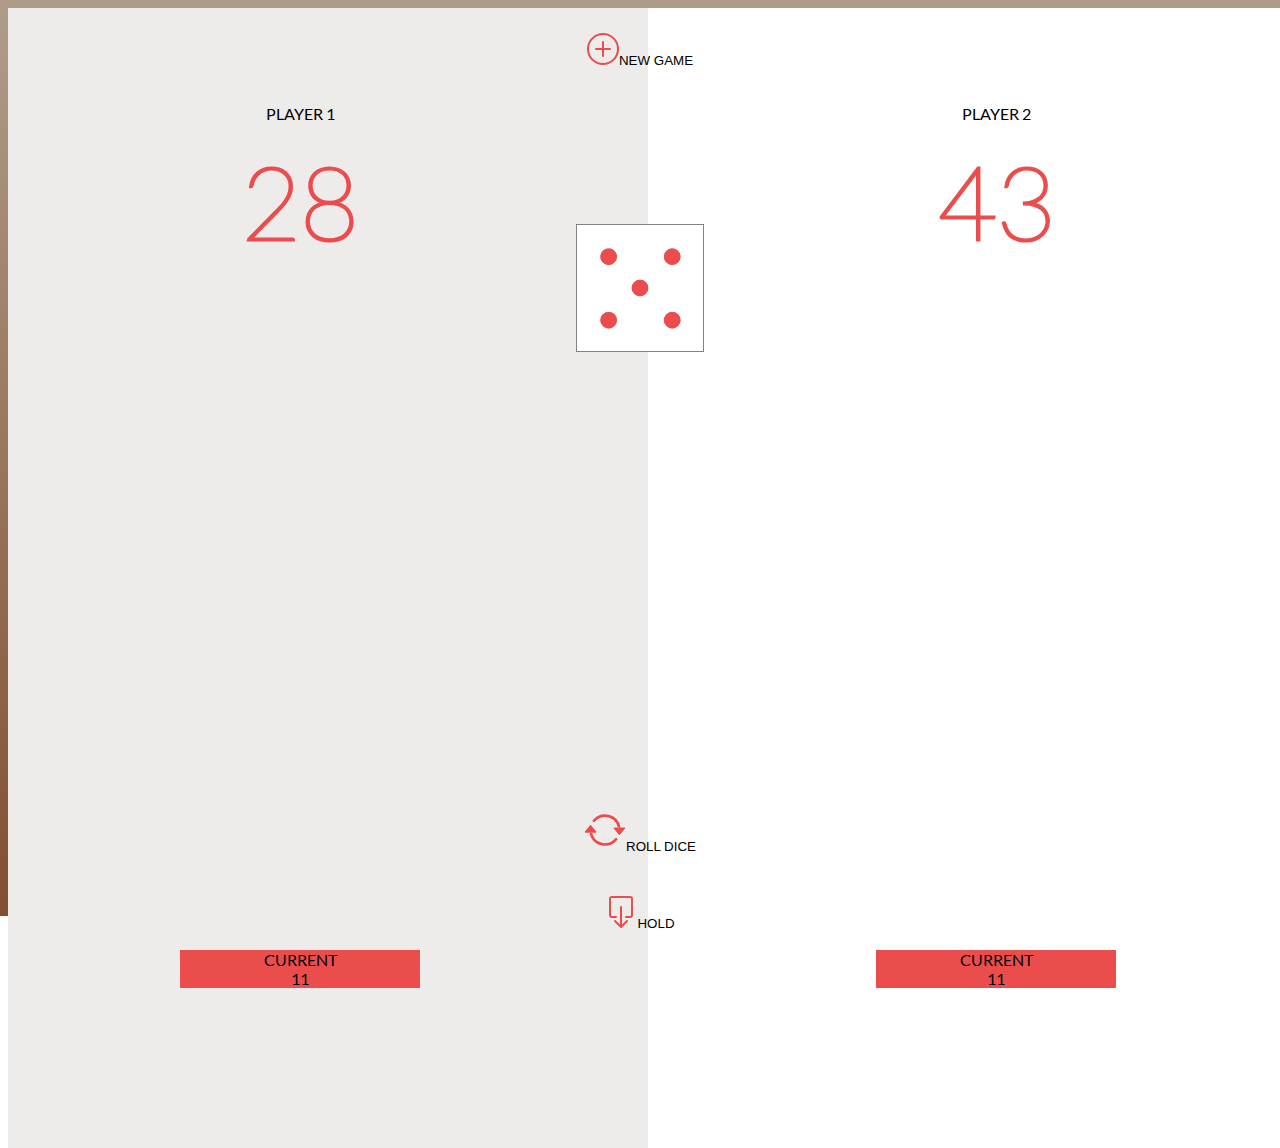
==== index.html @ cc1be37d "responsive interface faithful to the model" ====
<!DOCTYPE html>
<html lang="en">
<head>
    <meta charset="UTF-8">
    <meta name="viewport" content="width=device-width, initial-scale=1.0">
    <link href="https://cdn.jsdelivr.net/npm/bootstrap@5.2.0/dist/css/bootstrap.min.css" rel="stylesheet" integrity="sha384-gH2yIJqKdNHPEq0n4Mqa/HGKIhSkIHeL5AyhkYV8i59U5AR6csBvApHHNl/vI1Bx" crossorigin="anonymous">
    <link href="../src/index.css" rel="stylesheet"/>
    <title>Document</title>
</head>
<body class="container-fluid p-3">
    
    <div class="display-area"> 
        <div class="scores-area">     
            <div class="area-one">
                <div class="round-score-area p-2">
                    <span class="text-black fs-5">CURRENT</span>
                    <span class="round-score text-light display-4" id="round-score-one">11</span>
                </div>
                <p class="global-score" id="global-score-one">28</p>
                <p class="player-title display-4 m-0">PLAYER 1</p>
            </div>

            <div class="area-two">
                <div class="round-score-area p-2">
                    <span class="text-black fs-5">CURRENT</span>
                    <span class="round-score text-light display-4" id="round-score-two">11</span>
                </div>
                <p class="global-score" id="global-score-two">43</p>
                <p class="player-title display-4 m-0">PLAYER 2</p>
            </div>
        </div>

        <div class="mobile-nav">            
            <button><img src="../images/ico-box-arrow-down.svg" height="32px"></button>
            <button><img src="../images/ico-plus-circle.svg" height="32px"></button>
            <button><img src="../images/ico-arrow-repeat.svg" height="42px"></button>
        </div>

        <div class="absolute-area">
            <div class="button-group">
                <button><img src="../images/ico-plus-circle.svg" height="32px" class="me-3"><span class="text-black fs-4">NEW GAME</span></button>
                <button><img src="../images/ico-arrow-repeat.svg" height="42px"class="me-3"><span class="text-black fs-4">ROLL DICE</span></button>
                <button><img src="../images/ico-box-arrow-down.svg" height="32px"class="me-3"><span class="text-black fs-4">HOLD</span></button>
            </div>
            <img src="../images/img-dice-five.svg" class="dice">
        </div>
    </div>    
    <script src="https://cdn.jsdelivr.net/npm/bootstrap@5.2.0/dist/js/bootstrap.bundle.min.js" integrity="sha384-A3rJD856KowSb7dwlZdYEkO39Gagi7vIsF0jrRAoQmDKKtQBHUuLZ9AsSv4jD4Xa" crossorigin="anonymous"></script>
</body>
</html>
---- src/index.css ----
/*------------------------------------------- Thème ----------------------------------------------*/

:root{
    --main-color:#EB4D4C;
    --light-brown:#AF9D89;
    --dark-brown:#824F31;
    --light-gray:#EEEBEB; /* #F7F7F7 */
}

@font-face{
    font-family:"Lato";
    src:url("./Lato-Regular.ttf") format("truetype");
}

@font-face{
    font-family:"Lato-Light";
    src:url("./Lato-Light.ttf") format("truetype");
}

@font-face{
    font-family:"Lato-Thin";
    src:url("./Lato-Thin.ttf") format("truetype");
}

@font-face{
    font-family:"Lato-Bold";
    src:url("./Lato-Bold.ttf") format("truetype");
}

/*--------------------------- affichage type mobile en mode portrait -----------------------------*/

/* wrappers */
body{
    background-image: linear-gradient(0, var(--dark-brown), var(--light-brown));
    background-repeat: no-repeat;
    height:100vh;
    width:100vw;
    font-family:"Lato",sans-serif;
}

.display-area{
    display:flex;
    flex-direction:column;
    height:100%;
    width:100%;
    min-height:650px;
}

.scores-area{
    height:100%;
    width:100%;
    margin:0;
    padding:0;
    display:flex;
    flex-direction:column;
}

.area-one, .area-two{
    width:100%;
    height:100%;
    position:relative;
    display:flex;
    flex-direction:column;
    justify-content:flex-end;
    align-items: center;
    padding:1rem;
    gap:0;
}

.area-one{
    background-color:var(--light-gray);;
    order:2;
    padding-top:5.5rem;
}

.area-two{
    background-color:white;
    order:1;
    padding-bottom:5.5rem;
}

.round-score-area
{
    background-color:var(--main-color);
    display:flex;
    flex-direction:row;
    justify-content: space-between;
    align-items: center;
    width:15rem;
}

.absolute-area{
    width:100%;
    height:100%;
    min-height:680px;
    position:absolute;
    top:0;
    left:0;
}

/* contents */

.area-two .player-title{
    order:1;
}
.area-two .global-score{
    order:2;
}

.area-two .round-score-area{
    order:3;
}

.global-score{
    font-family:"Lato-Thin",sans-serif;
    font-weight:700;
    font-size:calc(4rem + 3vw);
    margin:0;
    line-height:normal;
    color:var(--main-color);
}
    
.area-one .global-score{
    margin-top:auto;
}
    
.area-two .global-score{
    margin-bottom:auto;
}

.player-title{
    width:100%;
    text-align:center;
}

button{
    border:none;
    background: none;
    color:black;
    font-weight:400;
}

.mobile-nav{
    width:100%;
    height:3rem;
    display:flex;
    flex-direction:row;
    justify-content:space-around;
    background-color:white;
    order:3;
    display:flex;
    border-top:0.5px solid gray;
}

.mobile-nav button{
width:100%;
}

.mobile-nav button:nth-child(2){
    background-color:var(--light-gray);
}

.dice{
    position:absolute;
    top:calc(50% - 5.4rem);
    left:calc(50% - 4rem);
    height:8rem;
    z-index:1;
}

/* groupe de boutons affiché uniquement en orientation paysage */
.button-group{
    display:none;
}

/*--------------------------- affichage type mobile en mode paysage ------------------------------*/

@media only screen and (orientation:landscape) and (min-width:576px){ 
    body{
        min-width:680px;
        min-height:320px;
    }

    .display-area{
        flex-direction:column;
        min-height:280px;
    }
    .absolute-area{
        min-width:680px;
    }

    .scores-area{
        flex-direction:row;
    }
    .area-one, .area-two{
        padding:0.5rem;
    }
    .round-score-area{
        flex-direction:row;        
    }
    .area-one{ 
        padding-right:4rem;
        order:1;
    }
    .area-two{ 
        padding-left:4rem;
        order:2;
    }

    .dice{
        top:calc(50% - 5.5rem);;
        left:calc(50% - 4rem);
    }

    .area-one .player-title{
        order:1;
    }
    .area-one .global-score{
        order:2;
    }    
    .area-one .round-score-area{
        order:3;
    }
    .area-one .global-score{
        margin-top:0;
        margin-bottom:auto;
    }

    .absolute-area{
        min-height:320px;
    }

}

/*----------------------------------- affichage type laptop --------------------------------------*/

@media only screen and (min-height:576px) and (min-width:576px) and (orientation:landscape){
    .button-group{
        width:100%;
        height:100%;
        display:flex;
        flex-direction:column;
        gap:2.5rem;
        justify-content:center;
        align-items:center;
        padding-top:2rem;
        padding-bottom:10rem;
    }

    .area-one, .area-two{
        padding-top:5rem;
        padding-bottom:10rem;
    }

    .round-score-area{
        flex-direction:column;
    }

    .button-group button:first-child{
        margin-bottom:auto;
    }

    .mobile-nav{
        display:none;
    }

    .dice{
        top:calc(32% - 4rem);;
        left:calc(50% - 4rem);
    }    

    
    /* pour forcer le choix d'un type affichage dans la zone où plusieurs types sont possibles */
    body, .absolute-area{
        min-width:768px;
    }
}
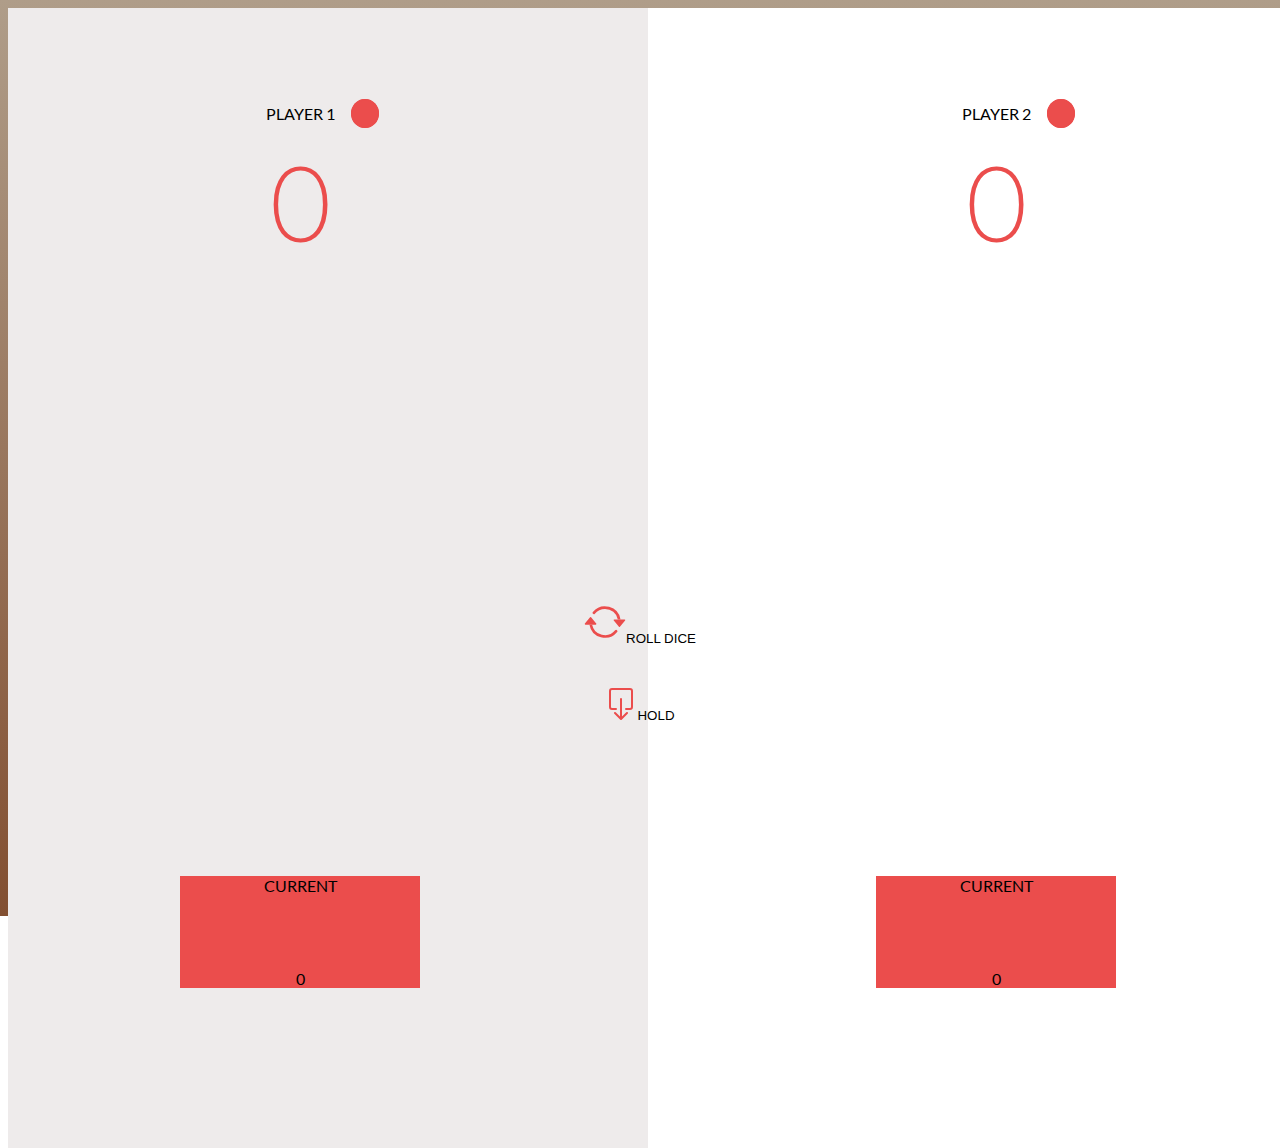
==== commit b92ee76d: "functional game that enforces rules" ====
--- a/index.html
+++ b/index.html
@@ -8,43 +8,40 @@
     <title>Document</title>
 </head>
 <body class="container-fluid p-3">
-    
+        
     <div class="display-area"> 
         <div class="scores-area">     
             <div class="area-one">
                 <div class="round-score-area p-2">
                     <span class="text-black fs-5">CURRENT</span>
-                    <span class="round-score text-light display-4" id="round-score-one">11</span>
+                    <span class="round-score text-light display-4" id="rs-one">0</span>
                 </div>
-                <p class="global-score" id="global-score-one">28</p>
-                <p class="player-title display-4 m-0">PLAYER 1</p>
+                <p class="global-score" id="gs-one">0</p>
+                <p class="player-title display-4 m-0">PLAYER 1<img id="player-one-turn" src="../images/ico-point.svg" height="32px"></p>
             </div>
 
             <div class="area-two">
                 <div class="round-score-area p-2">
                     <span class="text-black fs-5">CURRENT</span>
-                    <span class="round-score text-light display-4" id="round-score-two">11</span>
+                    <span class="round-score text-light display-4" id="rs-two">0</span>
                 </div>
-                <p class="global-score" id="global-score-two">43</p>
-                <p class="player-title display-4 m-0">PLAYER 2</p>
+                <p class="global-score" id="gs-two">0</p>
+                <p class="player-title display-4 m-0">PLAYER 2<img id="player-two-turn" src="../images/ico-point.svg" height="32px"></p>
             </div>
         </div>
 
-        <div class="mobile-nav">            
-            <button><img src="../images/ico-box-arrow-down.svg" height="32px"></button>
-            <button><img src="../images/ico-plus-circle.svg" height="32px"></button>
-            <button><img src="../images/ico-arrow-repeat.svg" height="42px"></button>
-        </div>
+        <div class="absolute-area">      
+            <div class="button-group">
+                <button id="new-game-btn"><img src="../images/ico-plus-circle.svg" height="32px"><span class="ms-3 text-black fs-4">NEW GAME</span></button>
+                <button id="roll-btn"><img src="../images/ico-arrow-repeat.svg" height="42px"><span class="ms-3 text-black fs-4">ROLL DICE</span></button>
+                <button id="hold-btn"><img src="../images/ico-box-arrow-down.svg" height="32px"><span class="ms-3 text-black fs-4">HOLD</span></button>
+            </div>      
+            <img src="" id="dice">
+        </div>        
+    </div>   
 
-        <div class="absolute-area">
-            <div class="button-group">
-                <button><img src="../images/ico-plus-circle.svg" height="32px" class="me-3"><span class="text-black fs-4">NEW GAME</span></button>
-                <button><img src="../images/ico-arrow-repeat.svg" height="42px"class="me-3"><span class="text-black fs-4">ROLL DICE</span></button>
-                <button><img src="../images/ico-box-arrow-down.svg" height="32px"class="me-3"><span class="text-black fs-4">HOLD</span></button>
-            </div>
-            <img src="../images/img-dice-five.svg" class="dice">
-        </div>
-    </div>    
+    <noscript>Javascript est indispensable au fonctionnement de cette application</noscript>
     <script src="https://cdn.jsdelivr.net/npm/bootstrap@5.2.0/dist/js/bootstrap.bundle.min.js" integrity="sha384-A3rJD856KowSb7dwlZdYEkO39Gagi7vIsF0jrRAoQmDKKtQBHUuLZ9AsSv4jD4Xa" crossorigin="anonymous"></script>
+    <script src="../src/index.js"></script>
 </body>
 </html>--- a/src/index.css
+++ b/src/index.css
@@ -44,6 +44,7 @@
     height:100%;
     width:100%;
     min-height:650px;
+    padding-bottom:3rem;
 }
 
 .scores-area{
@@ -129,8 +130,17 @@
 }
 
 .player-title{
+    position:relative;
     width:100%;
     text-align:center;
+    vertical-align: middle;
+}
+
+#player-one-turn, #player-two-turn{
+    position:absolute;
+    bottom:calc(50% - (8px + 0.5vw));
+    padding-left:1rem;
+    height:calc(16px + 1vw);    
 }
 
 button{
@@ -140,27 +150,8 @@
     font-weight:400;
 }
 
-.mobile-nav{
-    width:100%;
-    height:3rem;
-    display:flex;
-    flex-direction:row;
-    justify-content:space-around;
-    background-color:white;
-    order:3;
-    display:flex;
-    border-top:0.5px solid gray;
-}
-
-.mobile-nav button{
-width:100%;
-}
-
-.mobile-nav button:nth-child(2){
-    background-color:var(--light-gray);
-}
-
-.dice{
+
+#dice{
     position:absolute;
     top:calc(50% - 5.4rem);
     left:calc(50% - 4rem);
@@ -170,6 +161,24 @@
 
 /* groupe de boutons affiché uniquement en orientation paysage */
 .button-group{
+    position:absolute;
+    bottom:1rem;
+    width:calc(100% - 2rem);
+    height:3rem;
+    display:flex;
+    margin-left:1rem;
+    border-top:0.5px solid gray;
+}
+
+.button-group button{
+    width:100%;
+    background:white;
+}
+
+.button-group button:nth-child(2){
+    background:var(--light-gray);
+}
+.button-group span{
     display:none;
 }
 
@@ -178,15 +187,16 @@
 @media only screen and (orientation:landscape) and (min-width:576px){ 
     body{
         min-width:680px;
-        min-height:320px;
+        min-height:calc(320px + 3vw);
     }
 
     .display-area{
         flex-direction:column;
-        min-height:280px;
+        min-height:calc(280px + 3vw);
     }
     .absolute-area{
         min-width:680px;
+        min-height:calc(320px + 3vw);
     }
 
     .scores-area{
@@ -207,7 +217,7 @@
         order:2;
     }
 
-    .dice{
+    #dice{
         top:calc(50% - 5.5rem);;
         left:calc(50% - 4rem);
     }
@@ -226,21 +236,22 @@
         margin-bottom:auto;
     }
 
-    .absolute-area{
-        min-height:320px;
-    }
-
 }
 
 /*----------------------------------- affichage type laptop --------------------------------------*/
 
 @media only screen and (min-height:576px) and (min-width:576px) and (orientation:landscape){
+    .display-area{
+        padding-bottom:0;
+    }
+
     .button-group{
         width:100%;
         height:100%;
         display:flex;
         flex-direction:column;
         gap:2.5rem;
+        margin-left:0;
         justify-content:center;
         align-items:center;
         padding-top:2rem;
@@ -254,21 +265,29 @@
 
     .round-score-area{
         flex-direction:column;
+        height:7rem;
+    }
+
+    .button-group button{
+        background:none;
+    }   
+
+    .button-group button:nth-child(2){
+        background:none;
+    }
+
+    .button-group span{
+        display:inline;
     }
 
     .button-group button:first-child{
         margin-bottom:auto;
     }
 
-    .mobile-nav{
-        display:none;
-    }
-
-    .dice{
+    #dice{
         top:calc(32% - 4rem);;
         left:calc(50% - 4rem);
     }    
-
     
     /* pour forcer le choix d'un type affichage dans la zone où plusieurs types sont possibles */
     body, .absolute-area{
@@ -276,3 +295,6 @@
     }
 }
 
+h1{
+    color:var(--main-color);
+}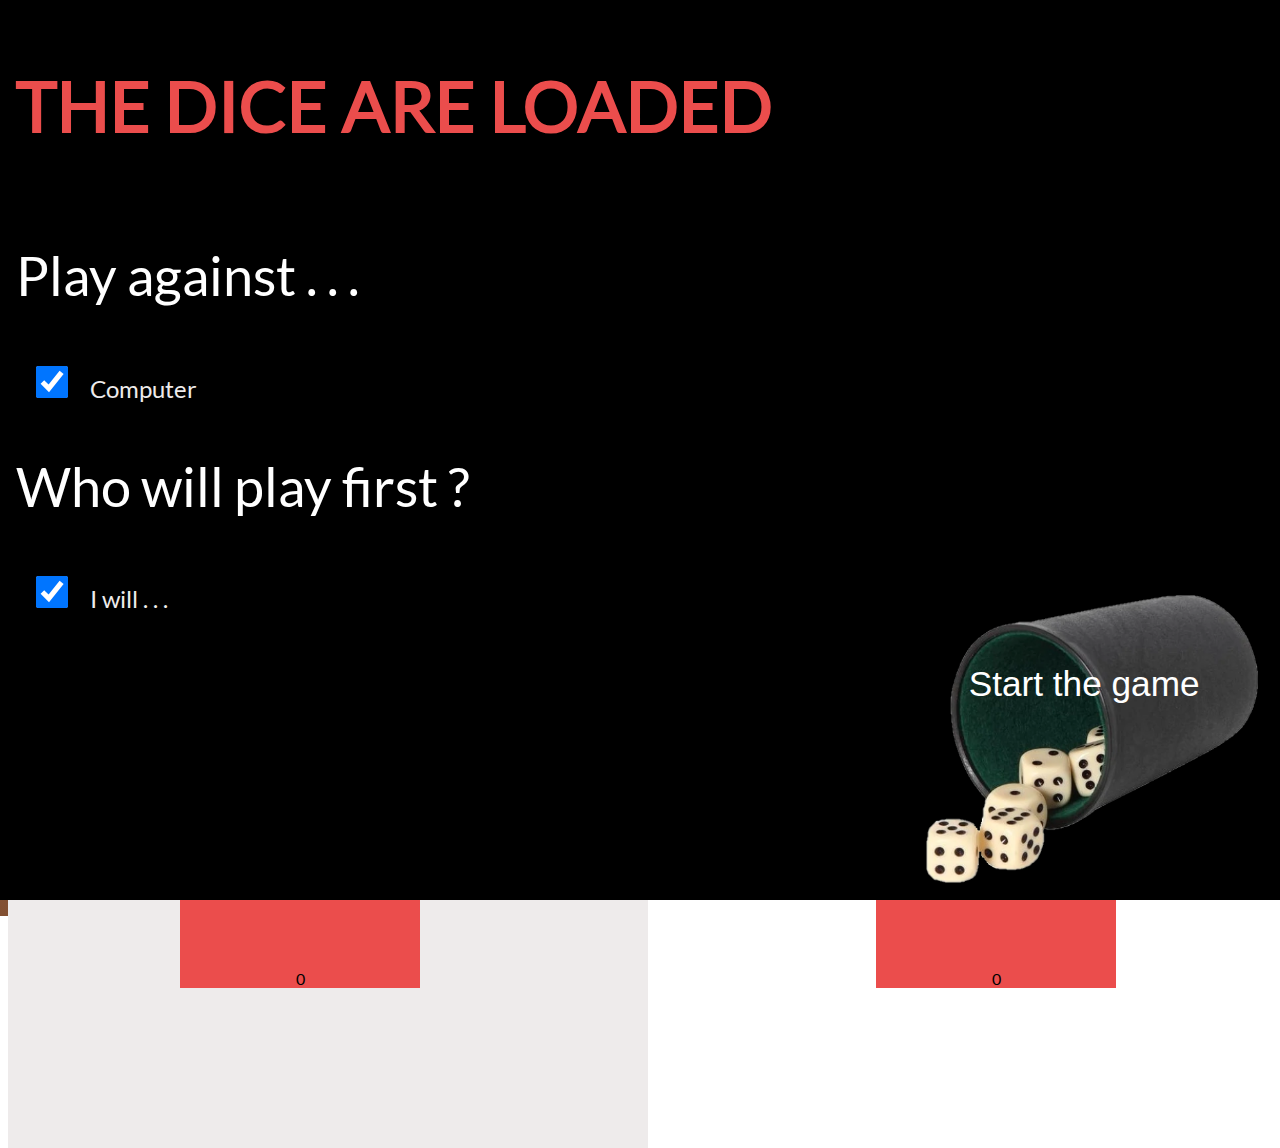
==== commit 53989da6: "home screen with selection of options" ====
--- a/index.html
+++ b/index.html
@@ -7,8 +7,33 @@
     <link href="../src/index.css" rel="stylesheet"/>
     <title>Document</title>
 </head>
+
 <body class="container-fluid p-3">
-        
+
+    <div id="homeScreen" class="w-100 h-100">
+        <h1>THE DICE <span class="text-nowrap">ARE LOADED</span></h1>
+        <form style="display:flex; flex-direction:column;">
+            <div>
+                <p class="player-choices-questions" >Play against . . . </p>
+                <div class="form-check form-switch">
+                    <input class="form-check-input" type="checkbox" role="switch" id="opponent-checkbox" checked >
+                    <label class="form-check-label ms-3" for="opponent-checkbox" id="opponent-text">Computer</label>
+                </div>
+            </div>
+            <div>
+                <p class="player-choices-questions">Who will play first ?</p>
+                <div class="form-check form-switch">
+                    <input class="form-check-input" type="checkbox" role="switch" id="first-to-play-checkbox" checked >
+                    <label class="form-check-label ms-3" for="first-to-play-checkbox" id="first-to-play-text">I will . . .</label>
+                </div>  
+            </div>                                    
+        </form>
+        <button id="start-btn">
+            <p id="start-btn-title">Start the game</p>
+            <img src="../images/img-cup-dice.png" id="start-btn-image">
+        </button>
+    </div>    
+
     <div class="display-area"> 
         <div class="scores-area">     
             <div class="area-one">
--- a/src/index.css
+++ b/src/index.css
@@ -25,6 +25,66 @@
 @font-face{
     font-family:"Lato-Bold";
     src:url("./Lato-Bold.ttf") format("truetype");
+}
+
+/*---------------------------------------- Home screen -------------------------------------------*/
+#homeScreen{
+    position:absolute; 
+    top:0;
+    left:0; 
+    z-index:2; 
+    overflow:hidden;
+    padding:1rem;
+    background:black; 
+    height:calc(100vh - 2rem); 
+    width:calc(100vw - 2rem);
+    min-height:680px;
+    min-width:320px;
+    display:flex; 
+    flex-direction:column;
+}
+
+h1{
+  font-size:calc(2rem + 3vw);
+  color:var(--main-color);
+}
+
+.player-choices-questions{
+    font-size:calc(1rem + 3vw);
+    color:white; 
+    margin-top:3rem;
+}
+
+.form-check-input{
+    height:2rem !important; 
+    width:4rem !important;
+}
+.form-check-label{
+    line-height:2rem;
+    font-size:1.5rem;
+    color:var(--light-gray); 
+}
+
+#start-btn{
+    position:absolute; 
+    bottom:1rem; 
+    right:1rem; 
+    margin-top:auto; 
+    align-self:flex-end;
+    color:white;
+    display:flex; 
+    flex-direction:column;
+}
+
+#start-btn-title{
+    position:relative;
+    top:calc(5rem + 5vw);
+    font-size:calc(1rem + 1.5vw);
+    margin-right:1rem;
+}
+
+#start-btn-image{
+    height:calc(10rem + 10vw);
 }
 
 /*--------------------------- affichage type mobile en mode portrait -----------------------------*/
@@ -35,6 +95,7 @@
     background-repeat: no-repeat;
     height:100vh;
     width:100vw;
+    min-width:320px;
     font-family:"Lato",sans-serif;
 }
 
@@ -94,6 +155,7 @@
     width:100%;
     height:100%;
     min-height:680px;
+    min-width:320px;
     position:absolute;
     top:0;
     left:0;
@@ -294,7 +356,3 @@
         min-width:768px;
     }
 }
-
-h1{
-    color:var(--main-color);
-}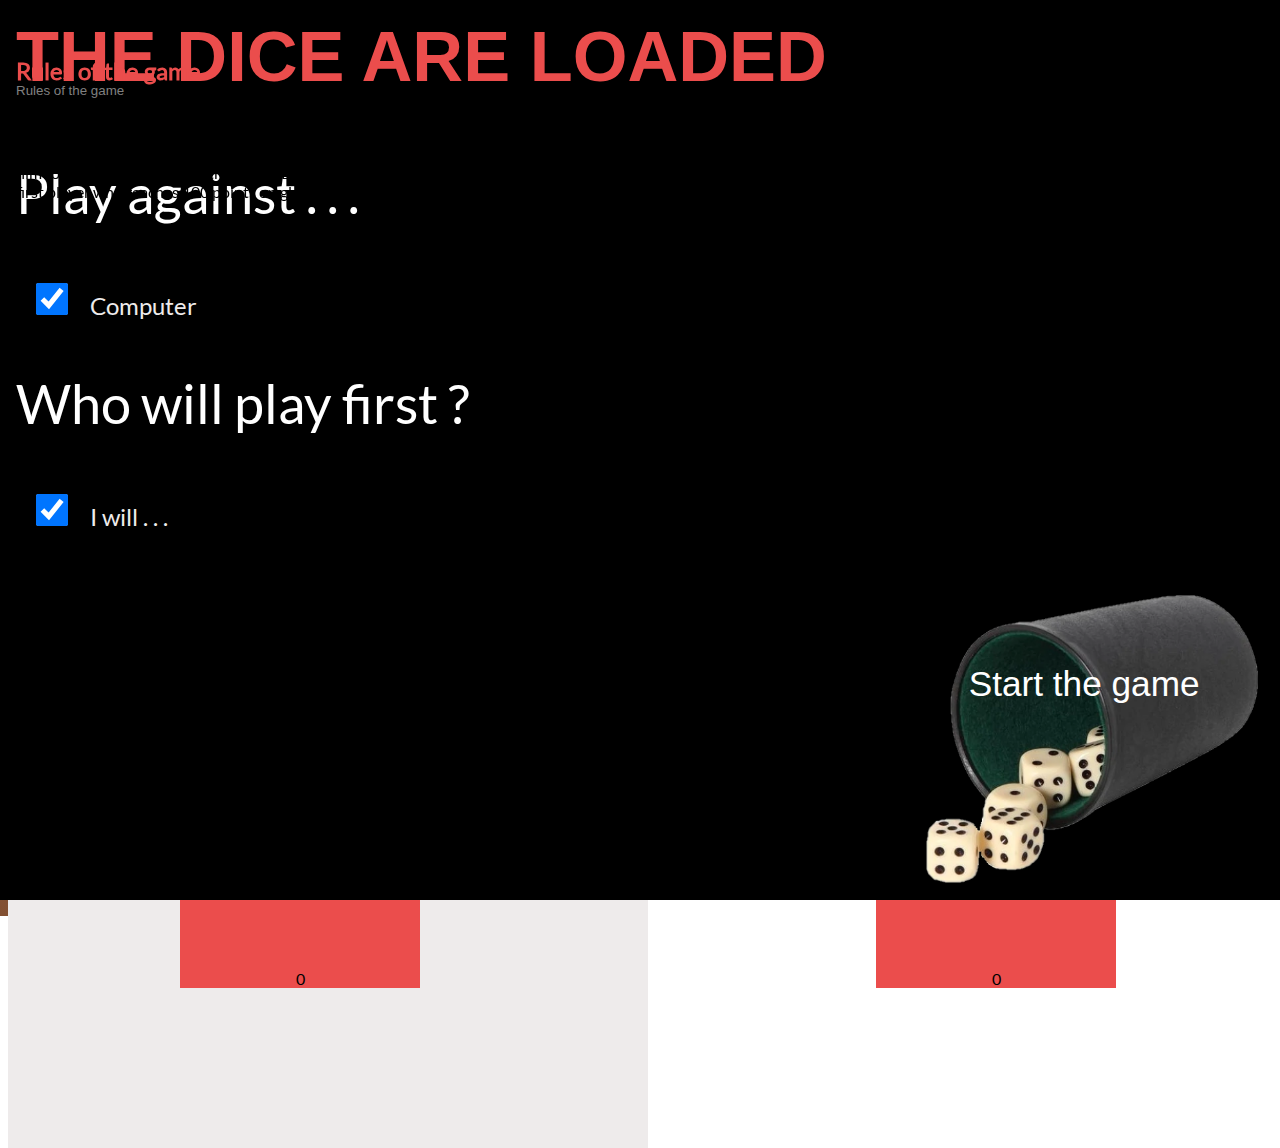
==== commit 8a57dc42: "additions: game rules and endgame screen" ====
--- a/index.html
+++ b/index.html
@@ -11,7 +11,36 @@
 <body class="container-fluid p-3">
 
     <div id="homeScreen" class="w-100 h-100">
-        <h1>THE DICE <span class="text-nowrap">ARE LOADED</span></h1>
+        <button class="rules-btn" data-bs-toggle="modal" data-bs-target="#rules" style="text-align:start; padding:0; margin:0;">
+            <h1 style="margin:0; padding:0;">THE DICE <span class="text-nowrap">ARE LOADED</span></h1>
+            <p style="color:gray;position:relative;top:calc(-0.5rem - 0.5vw);width:10rem; margin:0; padding:0;">Rules of the game</p>
+        </button>
+
+        <div class="modal" id="rules" tabindex="-1" style="position:fixed; z-index:20;">
+            <div class="modal-dialog modal-dialog-centered modal-dialog-scrollable">
+              <div class="modal-content bg-dark text-light">
+                <div class="modal-header">
+                  <h5 class="modal-title">Rules of the game</h5>
+                </div>
+                <div class="modal-body">
+                  <p>
+                    The game includes 2 players on a single screen. 
+                    Each player has a temporary score (ROUND) and an overall score (GLOBAL). 
+                    At each turn, the player has his ROUND initialized to 0 and can roll a die 
+                    as many times as he wants. The The result of a throw is added to the ROUND. 
+                    During his turn, the player can decide at any time to: - Click on the "Hold" 
+                    option, which allows him to send the points from the ROUND to the GLOBAL. 
+                    It will then be the other player's turn. - Roll the dice. 
+                    If he gets a 1, his ROUND score is lost and that's the end of his turn. 
+                    The first player who reaches 100 points on global wins the game.</p>
+                </div>
+                <div class="modal-footer">
+                  <button type="button" class="btn btn-secondary" data-bs-dismiss="modal">Close</button>
+                </div>
+              </div>
+            </div>
+          </div>
+          
         <form style="display:flex; flex-direction:column;">
             <div>
                 <p class="player-choices-questions" >Play against . . . </p>
@@ -28,10 +57,12 @@
                 </div>  
             </div>                                    
         </form>
+
         <button id="start-btn">
             <p id="start-btn-title">Start the game</p>
             <img src="../images/img-cup-dice.png" id="start-btn-image">
-        </button>
+        </button>  
+
     </div>    
 
     <div class="display-area"> 
@@ -62,8 +93,11 @@
                 <button id="hold-btn"><img src="../images/ico-box-arrow-down.svg" height="32px"><span class="ms-3 text-black fs-4">HOLD</span></button>
             </div>      
             <img src="" id="dice">
-        </div>        
+        </div>      
     </div>   
+
+    <div id="win-window"></div>
+    <div id="win-text">OPPONENT WINS</div>
 
     <noscript>Javascript est indispensable au fonctionnement de cette application</noscript>
     <script src="https://cdn.jsdelivr.net/npm/bootstrap@5.2.0/dist/js/bootstrap.bundle.min.js" integrity="sha384-A3rJD856KowSb7dwlZdYEkO39Gagi7vIsF0jrRAoQmDKKtQBHUuLZ9AsSv4jD4Xa" crossorigin="anonymous"></script>
--- a/src/index.css
+++ b/src/index.css
@@ -1,10 +1,12 @@
-/*------------------------------------------- Thème ----------------------------------------------*/
+/*------------------------------------------- Theme ----------------------------------------------*/
 
 :root{
     --main-color:#EB4D4C;
     --light-brown:#AF9D89;
     --dark-brown:#824F31;
     --light-gray:#EEEBEB; /* #F7F7F7 */
+    /* masque le clignotement du curseur de saisie */
+    caret-color: transparent;
 }
 
 @font-face{
@@ -25,6 +27,11 @@
 @font-face{
     font-family:"Lato-Bold";
     src:url("./Lato-Bold.ttf") format("truetype");
+}
+
+@font-face{
+    font-family:"MouseM";
+    src:url("./MouseMemoirs-Regular.ttf") format("truetype");
 }
 
 /*---------------------------------------- Home screen -------------------------------------------*/
@@ -32,7 +39,7 @@
     position:absolute; 
     top:0;
     left:0; 
-    z-index:2; 
+    z-index:1; 
     overflow:hidden;
     padding:1rem;
     background:black; 
@@ -42,6 +49,7 @@
     min-width:320px;
     display:flex; 
     flex-direction:column;
+    align-items: flex-start;
 }
 
 h1{
@@ -87,7 +95,16 @@
     height:calc(10rem + 10vw);
 }
 
-/*--------------------------- affichage type mobile en mode portrait -----------------------------*/
+.modal-backdrop{
+    display:none !important;
+}
+
+.modal-title{
+    color:var(--main-color);
+    font-size:1.5rem;
+}
+
+/*-------------------------------- portrait mobile type display ----------------------------------*/
 
 /* wrappers */
 body{
@@ -221,7 +238,6 @@
     z-index:1;
 }
 
-/* groupe de boutons affiché uniquement en orientation paysage */
 .button-group{
     position:absolute;
     bottom:1rem;
@@ -237,14 +253,27 @@
     background:white;
 }
 
-.button-group button:nth-child(2){
+.button-group button:first-child{
     background:var(--light-gray);
 }
+
 .button-group span{
     display:none;
 }
 
-/*--------------------------- affichage type mobile en mode paysage ------------------------------*/
+#new-game-btn{
+    order:2;
+}
+
+#hold-btn{
+    order:1;
+}
+
+#roll-btn{
+    order:3;
+}
+
+/*------------------------------- landscape mobile type display ----------------------------------*/
 
 @media only screen and (orientation:landscape) and (min-width:576px){ 
     body{
@@ -300,7 +329,7 @@
 
 }
 
-/*----------------------------------- affichage type laptop --------------------------------------*/
+/*------------------------------------ laptop type display ---------------------------------------*/
 
 @media only screen and (min-height:576px) and (min-width:576px) and (orientation:landscape){
     .display-area{
@@ -334,25 +363,70 @@
         background:none;
     }   
 
-    .button-group button:nth-child(2){
+    .button-group button:first-child{
         background:none;
+        margin-bottom:auto;
     }
 
     .button-group span{
         display:inline;
-    }
-
-    .button-group button:first-child{
-        margin-bottom:auto;
     }
 
     #dice{
         top:calc(32% - 4rem);;
         left:calc(50% - 4rem);
-    }    
+    } 
     
-    /* pour forcer le choix d'un type affichage dans la zone où plusieurs types sont possibles */
+    #new-game-btn{
+        order:1;
+    }
+    
+    #hold-btn{
+        order:3;
+    }
+    
+    #roll-btn{
+        order:2;
+    }
+   
+    /* to force laptop display when mobile display is also available */
     body, .absolute-area{
         min-width:768px;
     }
 }
+
+/*------------------------------------- end game message -----------------------------------------*/
+
+#win-window{
+    position:absolute;
+    top:0;
+    left:0;
+    width:100%;
+    height:100%;
+    background-color:black;
+    opacity:0.5;
+    z-index:2;
+}
+
+#win-text {
+    position:absolute;
+    top:0;
+    left:0;
+    width:100%;
+    height:100%;
+    display:flex;
+    justify-content: center;
+    align-items: center;
+    text-align:center;
+    z-index:2;
+    font-family:'MouseM', sans-serif;
+    font-size:5rem;
+    color:orange;
+}
+
+#win-window, #win-text{
+    display:none;
+}
+
+
+
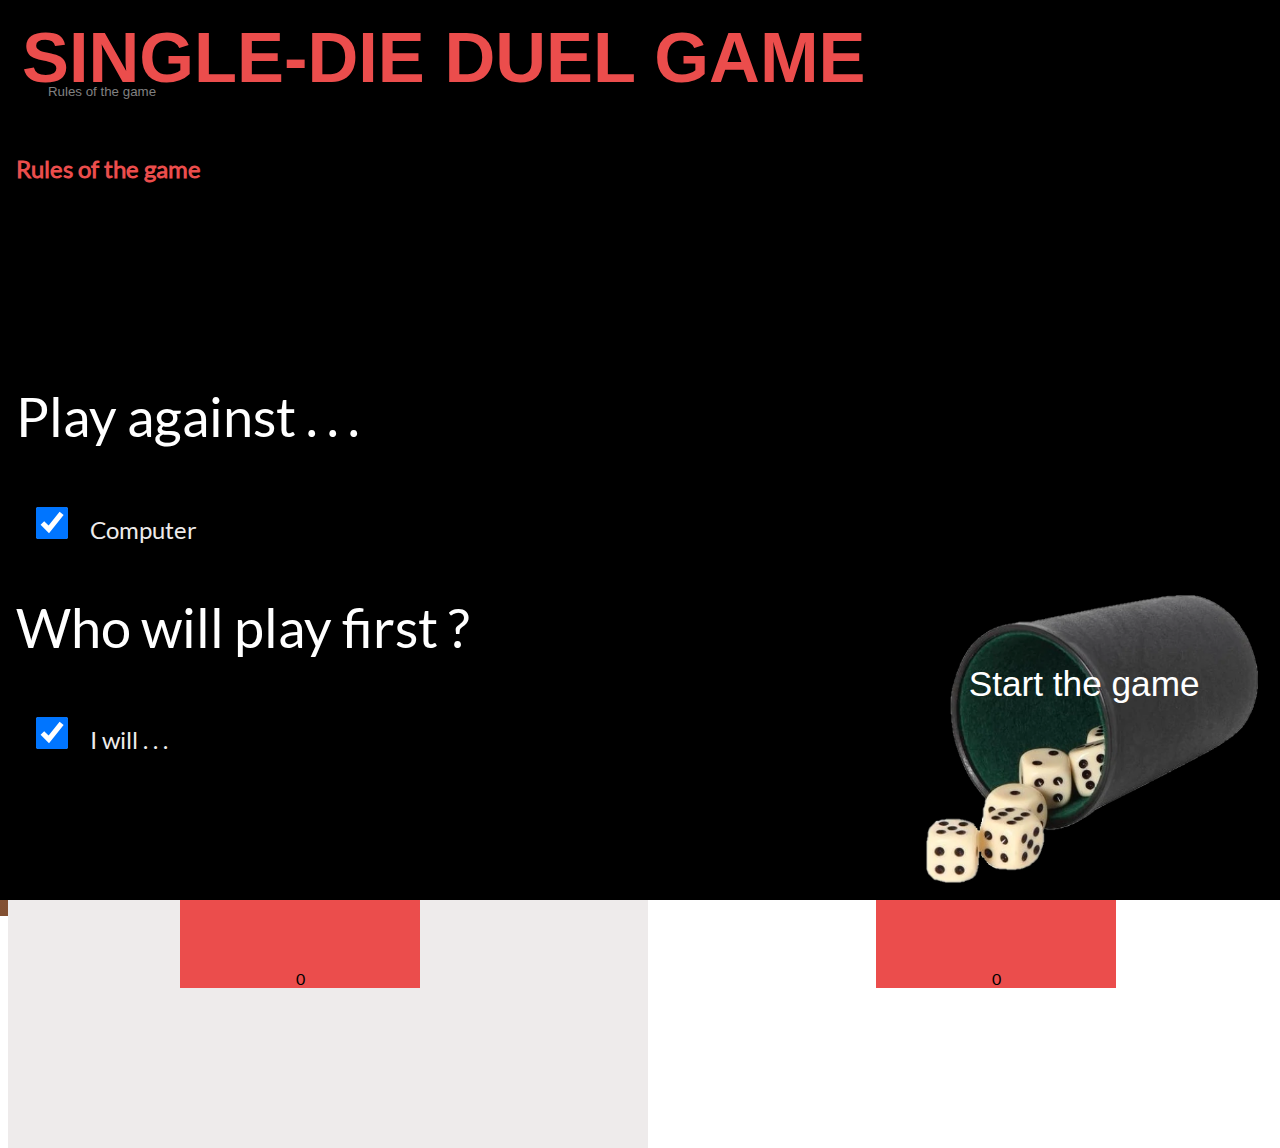
==== commit 1b0f0cb0: "improvement : check ECMAscript rules + removing superfluous code" ====
--- a/index.html
+++ b/index.html
@@ -3,20 +3,28 @@
 <head>
     <meta charset="UTF-8">
     <meta name="viewport" content="width=device-width, initial-scale=1.0">
+    <meta name="description" content="Single-die duel game whose goal is to be the first to reach a cumulative of 100 points">
+    <meta name="author" content="Olivier Rabeau">
+    <meta name="robots" content="all">
+    <link rel="icon" type="image/svg+xml" href="./images/ico-favicon.svg">
     <link href="https://cdn.jsdelivr.net/npm/bootstrap@5.2.0/dist/css/bootstrap.min.css" rel="stylesheet" integrity="sha384-gH2yIJqKdNHPEq0n4Mqa/HGKIhSkIHeL5AyhkYV8i59U5AR6csBvApHHNl/vI1Bx" crossorigin="anonymous">
-    <link href="../src/index.css" rel="stylesheet"/>
-    <title>Document</title>
+    <link href="./src/index.css" rel="stylesheet"/>
+    <title>Single-die duel game</title>
 </head>
 
 <body class="container-fluid p-3">
+    <audio>
+        <source src="./audio/aud-dice-rolling.mp3" type="audio/mp3">
+    </audio> 
 
     <div id="homeScreen" class="w-100 h-100">
-        <button class="rules-btn" data-bs-toggle="modal" data-bs-target="#rules" style="text-align:start; padding:0; margin:0;">
-            <h1 style="margin:0; padding:0;">THE DICE <span class="text-nowrap">ARE LOADED</span></h1>
-            <p style="color:gray;position:relative;top:calc(-0.5rem - 0.5vw);width:10rem; margin:0; padding:0;">Rules of the game</p>
+
+        <button class="rules-btn text-start p-0 m-0" data-bs-toggle="modal" data-bs-target="#rules">
+            <h1>SINGLE-DIE <span class="text-nowrap"> DUEL GAME </span></h1>
+            <p>Rules of the game</p>
         </button>
 
-        <div class="modal" id="rules" tabindex="-1" style="position:fixed; z-index:20;">
+        <div class="modal" id="rules" tabindex="-1">
             <div class="modal-dialog modal-dialog-centered modal-dialog-scrollable">
               <div class="modal-content bg-dark text-light">
                 <div class="modal-header">
@@ -30,9 +38,9 @@
                     as many times as he wants. The The result of a throw is added to the ROUND. 
                     During his turn, the player can decide at any time to: - Click on the "Hold" 
                     option, which allows him to send the points from the ROUND to the GLOBAL. 
-                    It will then be the other player's turn. - Roll the dice. 
-                    If he gets a 1, his ROUND score is lost and that's the end of his turn. 
-                    The first player who reaches 100 points on global wins the game.</p>
+                    It will then be the other player's turn. 
+                    Roll the die : if a player gets a 1, his ROUND score is lost and that's the end of his turn. 
+                    The first player who reaches 100 points on GLOBAL wins the game.</p>
                 </div>
                 <div class="modal-footer">
                   <button type="button" class="btn btn-secondary" data-bs-dismiss="modal">Close</button>
@@ -41,7 +49,7 @@
             </div>
           </div>
           
-        <form style="display:flex; flex-direction:column;">
+        <form>
             <div>
                 <p class="player-choices-questions" >Play against . . . </p>
                 <div class="form-check form-switch">
@@ -60,7 +68,7 @@
 
         <button id="start-btn">
             <p id="start-btn-title">Start the game</p>
-            <img src="../images/img-cup-dice.png" id="start-btn-image">
+            <img src="./images/img-cup-dice.png" id="start-btn-image">
         </button>  
 
     </div>    
@@ -73,7 +81,7 @@
                     <span class="round-score text-light display-4" id="rs-one">0</span>
                 </div>
                 <p class="global-score" id="gs-one">0</p>
-                <p class="player-title display-4 m-0">PLAYER 1<img id="player-one-turn" src="../images/ico-point.svg" height="32px"></p>
+                <p class="player-title display-4 m-0">PLAYER 1<img id="player-one-turn" src="./images/ico-point.svg" height="32px"></p>
             </div>
 
             <div class="area-two">
@@ -82,25 +90,30 @@
                     <span class="round-score text-light display-4" id="rs-two">0</span>
                 </div>
                 <p class="global-score" id="gs-two">0</p>
-                <p class="player-title display-4 m-0">PLAYER 2<img id="player-two-turn" src="../images/ico-point.svg" height="32px"></p>
+                <p class="player-title display-4 m-0">PLAYER 2<img id="player-two-turn" src="./images/ico-point.svg" height="32px"></p>
             </div>
         </div>
 
         <div class="absolute-area">      
             <div class="button-group">
-                <button id="new-game-btn"><img src="../images/ico-plus-circle.svg" height="32px"><span class="ms-3 text-black fs-4">NEW GAME</span></button>
-                <button id="roll-btn"><img src="../images/ico-arrow-repeat.svg" height="42px"><span class="ms-3 text-black fs-4">ROLL DICE</span></button>
-                <button id="hold-btn"><img src="../images/ico-box-arrow-down.svg" height="32px"><span class="ms-3 text-black fs-4">HOLD</span></button>
+                <button id="new-game-btn"><img src="./images/ico-plus-circle.svg" height="32px"><span class="ms-3 text-black fs-4">NEW GAME</span></button>
+                <button id="roll-btn"><img src="./images/ico-arrow-repeat.svg" height="42px"><span class="ms-3 text-black fs-4">ROLL DICE</span></button>
+                <button id="hold-btn"><img src="./images/ico-box-arrow-down.svg" height="32px"><span class="ms-3 text-black fs-4">HOLD</span></button>
             </div>      
-            <img src="" id="dice">
+            <img src="./images/img-dice-one.svg" class="dice">
+            <img src="./images/img-dice-two.svg" class="dice">
+            <img src="./images/img-dice-three.svg" class="dice">
+            <img src="./images/img-dice-four.svg" class="dice">
+            <img src="./images/img-dice-five.svg" class="dice">
+            <img src="./images/img-dice-six.svg" class="dice">
         </div>      
     </div>   
 
     <div id="win-window"></div>
-    <div id="win-text">OPPONENT WINS</div>
+    <div id="win-text">YOU WIN</div>
 
-    <noscript>Javascript est indispensable au fonctionnement de cette application</noscript>
+    <noscript>Javascript is essential for the operation of this application</noscript>
     <script src="https://cdn.jsdelivr.net/npm/bootstrap@5.2.0/dist/js/bootstrap.bundle.min.js" integrity="sha384-A3rJD856KowSb7dwlZdYEkO39Gagi7vIsF0jrRAoQmDKKtQBHUuLZ9AsSv4jD4Xa" crossorigin="anonymous"></script>
-    <script src="../src/index.js"></script>
+    <script src="./src/index.js"></script>
 </body>
 </html>--- a/src/index.css
+++ b/src/index.css
@@ -5,7 +5,7 @@
     --light-brown:#AF9D89;
     --dark-brown:#824F31;
     --light-gray:#EEEBEB; /* #F7F7F7 */
-    /* masque le clignotement du curseur de saisie */
+    /* prevent the blinking cursor to be visible */
     caret-color: transparent;
 }
 
@@ -15,18 +15,8 @@
 }
 
 @font-face{
-    font-family:"Lato-Light";
-    src:url("./Lato-Light.ttf") format("truetype");
-}
-
-@font-face{
     font-family:"Lato-Thin";
     src:url("./Lato-Thin.ttf") format("truetype");
-}
-
-@font-face{
-    font-family:"Lato-Bold";
-    src:url("./Lato-Bold.ttf") format("truetype");
 }
 
 @font-face{
@@ -35,6 +25,7 @@
 }
 
 /*---------------------------------------- Home screen -------------------------------------------*/
+
 #homeScreen{
     position:absolute; 
     top:0;
@@ -55,6 +46,8 @@
 h1{
   font-size:calc(2rem + 3vw);
   color:var(--main-color);
+  margin:0; 
+  padding:0;
 }
 
 .player-choices-questions{
@@ -104,9 +97,24 @@
     font-size:1.5rem;
 }
 
+.rules-btn p{
+    color:gray;
+    position:relative;
+    top:calc(-0.5rem - 0.5vw);
+    width:10rem; 
+    margin:0; 
+    padding:0;
+}
+
+form{
+    display:flex; 
+    flex-direction:column;
+}
+
 /*-------------------------------- portrait mobile type display ----------------------------------*/
 
 /* wrappers */
+
 body{
     background-image: linear-gradient(0, var(--dark-brown), var(--light-brown));
     background-repeat: no-repeat;
@@ -230,7 +238,8 @@
 }
 
 
-#dice{
+.dice{
+    display:none;
     position:absolute;
     top:calc(50% - 5.4rem);
     left:calc(50% - 4rem);
@@ -308,7 +317,7 @@
         order:2;
     }
 
-    #dice{
+   .dice{
         top:calc(50% - 5.5rem);;
         left:calc(50% - 4rem);
     }
@@ -372,7 +381,7 @@
         display:inline;
     }
 
-    #dice{
+    .dice{
         top:calc(32% - 4rem);;
         left:calc(50% - 4rem);
     } 
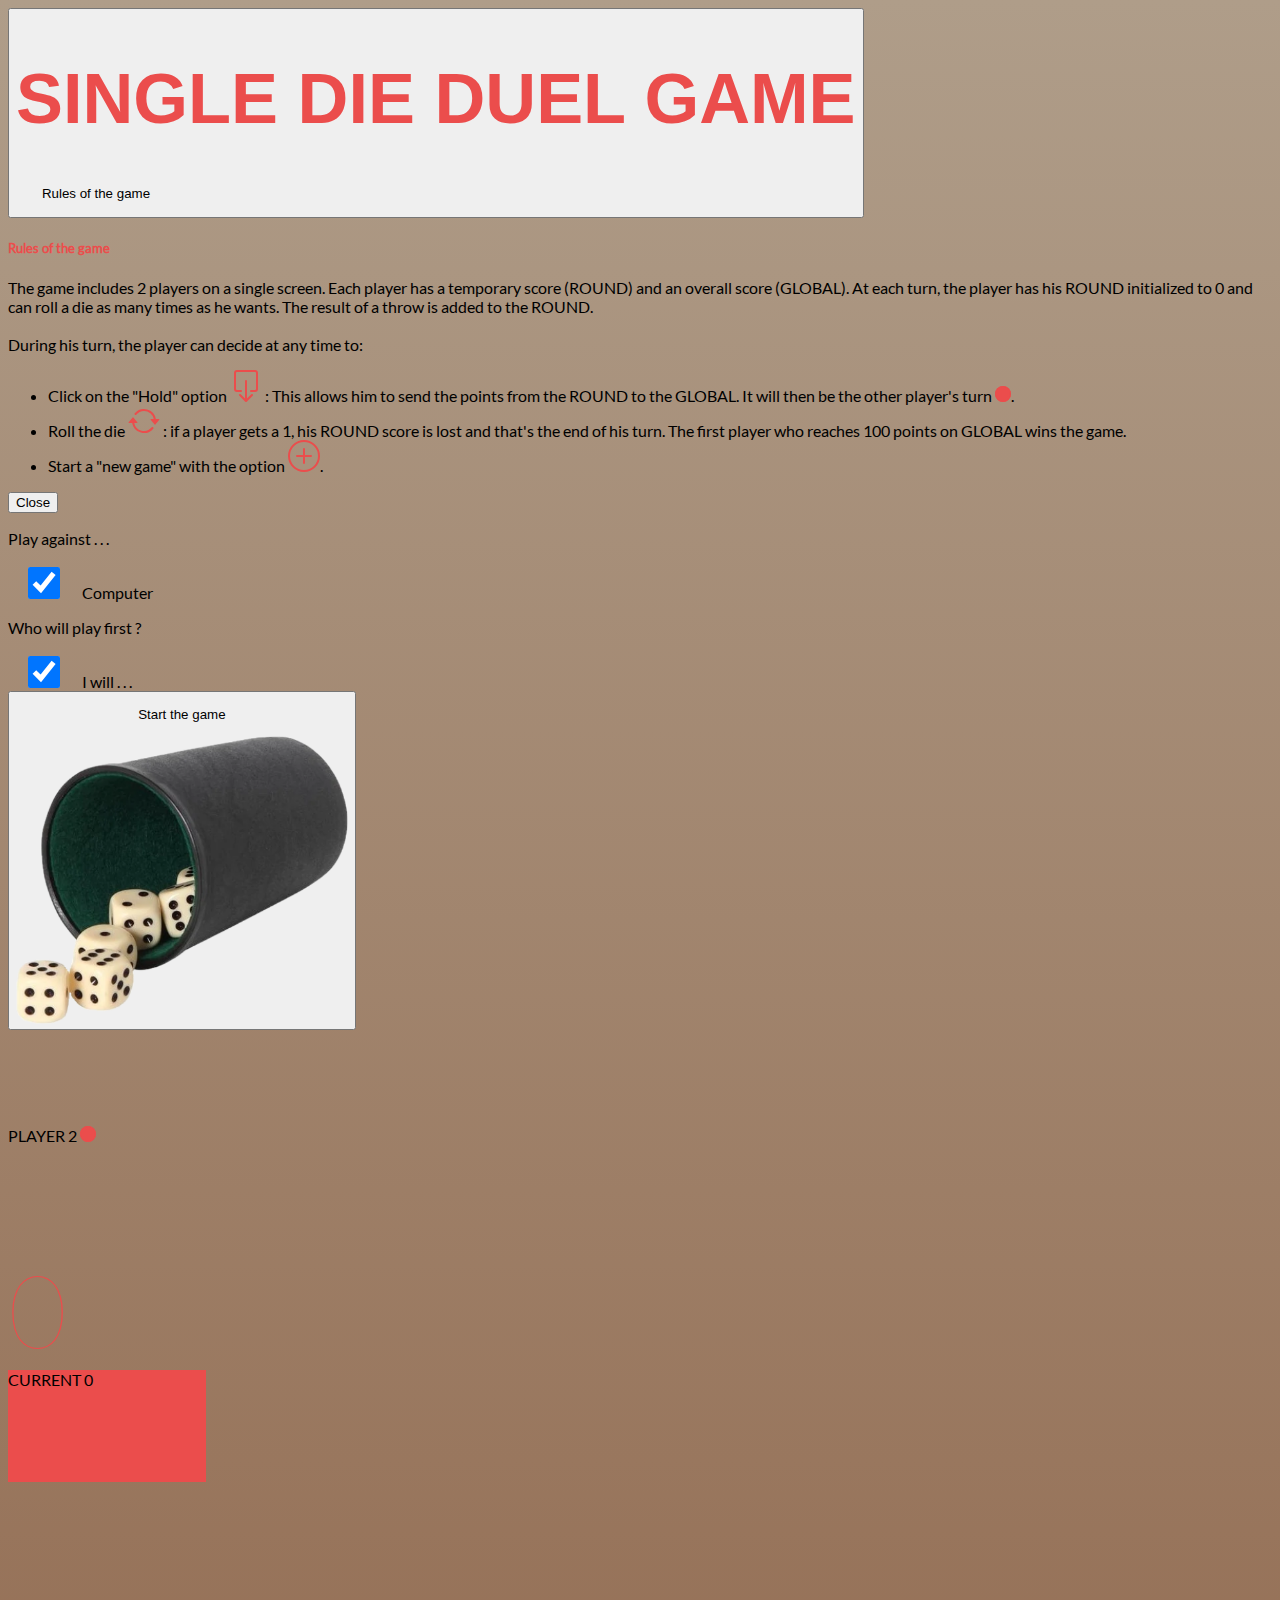
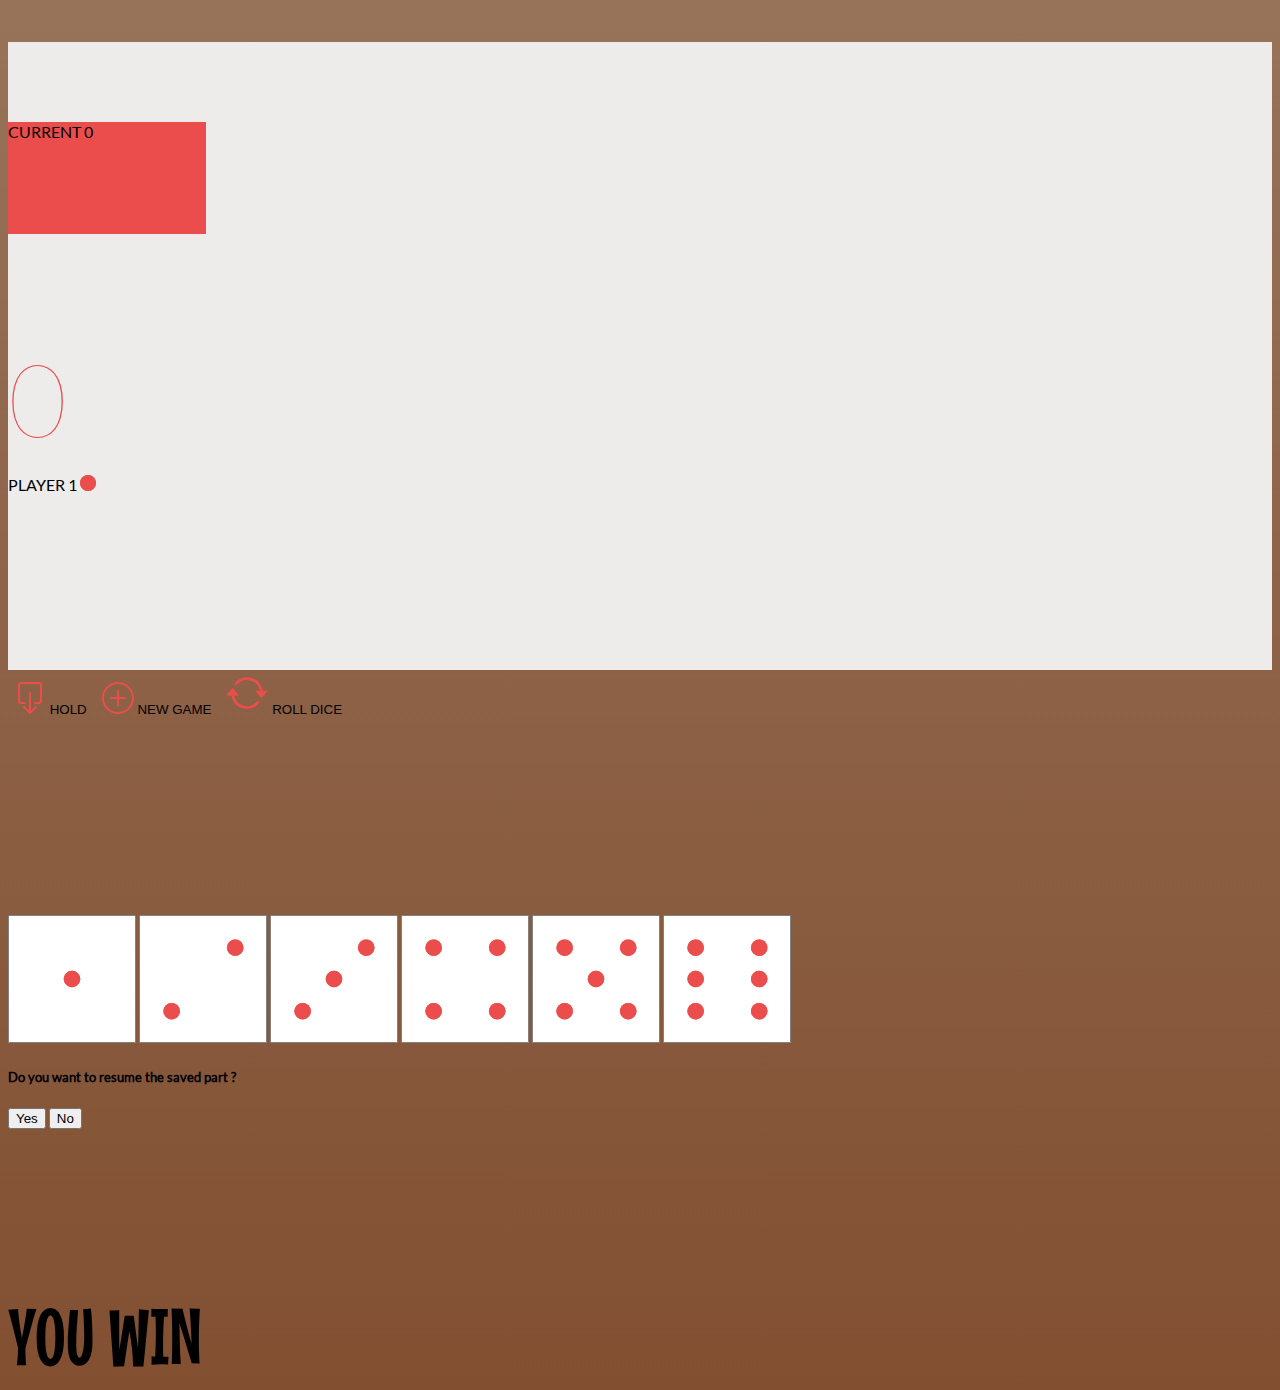
==== commit f0399d9e: "final version : delete old files + fix computer option" ====
--- a/index.html
+++ b/index.html
@@ -9,111 +9,213 @@
     <link rel="icon" type="image/svg+xml" href="./images/ico-favicon.svg">
     <link href="https://cdn.jsdelivr.net/npm/bootstrap@5.2.0/dist/css/bootstrap.min.css" rel="stylesheet" integrity="sha384-gH2yIJqKdNHPEq0n4Mqa/HGKIhSkIHeL5AyhkYV8i59U5AR6csBvApHHNl/vI1Bx" crossorigin="anonymous">
     <link href="./src/index.css" rel="stylesheet"/>
-    <title>Single-die duel game</title>
+    <title>Single die duel game</title>
 </head>
 
-<body class="container-fluid p-3">
+<body class="container-fluid vw-100 vh-100 min-w-320 p-0 ff-lato overflow-hidden">
+
+    <!-- vsm breakpoint stands for vertical sm (max-height:576px) and (min-width:768px) -->
+
     <audio>
         <source src="./audio/aud-dice-rolling.mp3" type="audio/mp3">
     </audio> 
 
-    <div id="homeScreen" class="w-100 h-100">
-
-        <button class="rules-btn text-start p-0 m-0" data-bs-toggle="modal" data-bs-target="#rules">
-            <h1>SINGLE-DIE <span class="text-nowrap"> DUEL GAME </span></h1>
-            <p>Rules of the game</p>
+    <div id="homeScreen" 
+        class="w-100 h-100 m-0 p-3 bg-black min-h-620 min-w-320
+        position-absolute top-0 left-0
+        d-flex flex-column align-items-start
+        zindex-1"
+    >    
+
+        <button class="rules-btn text-start p-0 m-0 bg-transparent border-0" data-bs-toggle="modal" data-bs-target="#rules">
+            <h1 class="fs-h1 text-maincolor">SINGLE DIE <span class="text-nowrap"> DUEL GAME </span></h1>
+            <p class="position-relative w-10r text-secondary">Rules of the game</p>
         </button>
 
         <div class="modal" id="rules" tabindex="-1">
             <div class="modal-dialog modal-dialog-centered modal-dialog-scrollable">
-              <div class="modal-content bg-dark text-light">
-                <div class="modal-header">
-                  <h5 class="modal-title">Rules of the game</h5>
-                </div>
-                <div class="modal-body">
-                  <p>
-                    The game includes 2 players on a single screen. 
-                    Each player has a temporary score (ROUND) and an overall score (GLOBAL). 
-                    At each turn, the player has his ROUND initialized to 0 and can roll a die 
-                    as many times as he wants. The The result of a throw is added to the ROUND. 
-                    During his turn, the player can decide at any time to: - Click on the "Hold" 
-                    option, which allows him to send the points from the ROUND to the GLOBAL. 
-                    It will then be the other player's turn. 
-                    Roll the die : if a player gets a 1, his ROUND score is lost and that's the end of his turn. 
-                    The first player who reaches 100 points on GLOBAL wins the game.</p>
-                </div>
-                <div class="modal-footer">
-                  <button type="button" class="btn btn-secondary" data-bs-dismiss="modal">Close</button>
-                </div>
-              </div>
-            </div>
-          </div>
+                <div class="modal-content bg-dark text-light">
+                    <div class="modal-header">
+                    <h5 class="modal-title text-maincolor fs-1">Rules of the game</h5>
+                    </div>
+                    <div class="modal-body">
+                    <p>
+                        The game includes 2 players on a single screen. 
+                        Each player has a temporary score (ROUND) and an overall score (GLOBAL). 
+                        At each turn, the player has his ROUND initialized to 0 and can roll a die 
+                        as many times as he wants. The result of a throw is added to the ROUND. <br><br>
+                        During his turn, the player can decide at any time to: 
+                        <ul> 
+                        <li>Click on the "Hold" option 
+                            <img src="./images/ico-box-arrow-down.svg" height="32px" class="m-1"> :
+                            This allows him to send the points from the ROUND to the GLOBAL. 
+                            It will then be the other player's turn <img src="./images/ico-point.svg" height="16px" class="m-1">.
+                        </li>
+                        <li>Roll the die 
+                            <img src="./images/ico-arrow-repeat.svg" height="32px" class="m-1"> : 
+                            if a player gets a 1, his ROUND score is lost and that's the end of his turn. 
+                            The first player who reaches 100 points on GLOBAL wins the game.
+                        </li>
+                        <li>Start a "new game" with the option <img src="./images/ico-plus-circle.svg" height="32px" class="m-1">.
+                        </li>
+                        </ul>
+                    </p>
+                    </div>
+                    <div class="modal-footer">
+                    <button type="button" class="btn btn-secondary" data-bs-dismiss="modal">Close</button>
+                    </div>
+                </div>
+            </div>
+        </div>
           
-        <form>
+        <!-- autocomplete set to off is needed to reset the display of the checkbox input when the page is reloaded -->
+
+        <form class="d-flex flex-column" autocomplete="off">
             <div>
-                <p class="player-choices-questions" >Play against . . . </p>
-                <div class="form-check form-switch">
-                    <input class="form-check-input" type="checkbox" role="switch" id="opponent-checkbox" checked >
-                    <label class="form-check-label ms-3" for="opponent-checkbox" id="opponent-text">Computer</label>
+                <p class="player-choices-questions display-4 mt-2 text-light" >Play against . . . </p>
+                <div class="form-check form-switch d-flex flex-row align-items-center">
+                    <input id="opponent-checkbox" class="form-check-input h-2r w-4r" type="checkbox" role="switch" checked >
+                    <label id="opponent-text" class="form-check-label ms-3 fs-1 lh-lg text-secondary" for="opponent-checkbox">Computer</label>
                 </div>
             </div>
             <div>
-                <p class="player-choices-questions">Who will play first ?</p>
-                <div class="form-check form-switch">
-                    <input class="form-check-input" type="checkbox" role="switch" id="first-to-play-checkbox" checked >
-                    <label class="form-check-label ms-3" for="first-to-play-checkbox" id="first-to-play-text">I will . . .</label>
+                <p class="player-choices-questions display-4 mt-2 text-light">Who will play first ?</p>
+                <div class="form-check form-switch d-flex flex-row align-items-center">
+                    <input id="first-to-play-checkbox" class="form-check-input h-2r w-4r" type="checkbox" role="switch" checked >
+                    <label id="first-to-play-text" class="form-check-label ms-3 fs-1 lh-lg text-secondary" for="first-to-play-checkbox">I will . . .</label>
                 </div>  
             </div>                                    
         </form>
 
-        <button id="start-btn">
-            <p id="start-btn-title">Start the game</p>
-            <img src="./images/img-cup-dice.png" id="start-btn-image">
+        <button id="start-btn"
+        class="position-absolute bottom-0 end-0 m-3 mt-auto bg-transparent border-0 align-self-end d-flex flex-column text-light">
+            <p id="start-btn-title" class="position-relative top-5r-5vw display-4 ms-3">Start the game</p>
+            <img src="./images/img-cup-dice.png" id="start-btn-image" class="h-10r-10vw">
         </button>  
 
     </div>    
 
-    <div class="display-area"> 
-        <div class="scores-area">     
-            <div class="area-one">
-                <div class="round-score-area p-2">
+    <div class="display-area w-100 h-100 min-h-620 min-h-vsm-320 m-0 p-3 pb-4r d-flex flex-column"> 
+        <div class="scores-area w-100 h-100 m-0 p-0 d-flex flex-column flex-md-row">
+            <div class="area-two 
+                w-100 h-100 bg-light order-md-2
+                pb-5r pt-md-5r pb-md-10r p-vsm-4r pt-vsm-0 
+                d-flex flex-column justify-content-end align-items-center gap-0 
+                justify-content-vsm-center">
+                <p class="player-title position-relative w-100 text-center align-middle display-4 m-0">
+                    PLAYER 2
+                    <img 
+                        id="player-two-turn" 
+                        class="d-none position-absolute ps-3 h-1r bottom-50pc" 
+                        src="./images/ico-point.svg" 
+                        height="32px"
+                    >
+                </p>
+                <p id="gs-two" class="global-score text-maincolor m-0 mb-md-auto mb-vsm-0 ff-lato-thin fw-bold fs-4r-3vw">0</p>
+                <div class="round-score-area 
+                    w-10r-3w h-md-7r h-vsm-auto p-2 bg-primary
+                    d-flex flex-row justify-content-between align-items-center
+                    flex-md-column
+                    flex-vsm-row">
                     <span class="text-black fs-5">CURRENT</span>
-                    <span class="round-score text-light display-4" id="rs-one">0</span>
-                </div>
-                <p class="global-score" id="gs-one">0</p>
-                <p class="player-title display-4 m-0">PLAYER 1<img id="player-one-turn" src="./images/ico-point.svg" height="32px"></p>
-            </div>
-
-            <div class="area-two">
-                <div class="round-score-area p-2">
+                    <span id="rs-two" class="round-score text-light display-4">0</span>
+                </div>                
+            </div>
+
+            <div class="area-one 
+                w-100 h-100 bg-secondary order-md-1
+                pt-5r pt-md-5r pb-md-10r p-vsm-4r pt-vsm-0 
+                d-flex flex-column justify-content-start align-items-center gap-0 
+                justify-content-vsm-center">
+                <div class="round-score-area
+                    order-md-3
+                    w-10r-3w h-md-7r h-vsm-auto p-2 bg-primary
+                    d-flex flex-row justify-content-between align-items-center
+                    flex-md-column
+                    flex-vsm-row">
                     <span class="text-black fs-5">CURRENT</span>
-                    <span class="round-score text-light display-4" id="rs-two">0</span>
-                </div>
-                <p class="global-score" id="gs-two">0</p>
-                <p class="player-title display-4 m-0">PLAYER 2<img id="player-two-turn" src="./images/ico-point.svg" height="32px"></p>
-            </div>
+                    <span id="rs-one" class="round-score text-light display-4">0</span>
+                </div>
+                <p id="gs-one" class="global-score order-md-2 text-maincolor m-0 mb-md-auto mb-vsm-0 ff-lato-thin fw-bold fs-4r-3vw">0</p>
+                <p class="player-title order-md-1 position-relative w-100 text-center align-middle display-4 m-0">
+                    PLAYER 1
+                    <img 
+                        id="player-one-turn" 
+                        class="d-inline position-absolute ps-3 h-1r bottom-50pc" 
+                        src="./images/ico-point.svg" 
+                        height="32px"
+                    >
+                </p>
+            </div>
+            
         </div>
 
-        <div class="absolute-area">      
-            <div class="button-group">
-                <button id="new-game-btn"><img src="./images/ico-plus-circle.svg" height="32px"><span class="ms-3 text-black fs-4">NEW GAME</span></button>
-                <button id="roll-btn"><img src="./images/ico-arrow-repeat.svg" height="42px"><span class="ms-3 text-black fs-4">ROLL DICE</span></button>
-                <button id="hold-btn"><img src="./images/ico-box-arrow-down.svg" height="32px"><span class="ms-3 text-black fs-4">HOLD</span></button>
+        <div class="absolute-area
+            w-100 h-100 min-h-620 min-w-320 min-h-vsm-320
+            position-fixed top-0 start-0 m-0 p-0">      
+            <div class="button-group
+                position-absolute top-0 bottom-md-0
+                w-100 h-100 m-0 p-3 pb-md-12r p-vsm-1r
+                d-flex flex-row justify-content-center align-items-end
+                flex-md-column align-items-md-center gap-md-3            
+                flex-vsm-row align-items-vsm-end gap-vsm-0">
+                <button id="hold-btn" 
+                        class="order-md-3 order-vsm-1 h-3r w-100 m-0 p-0 bg-light bg-md-transparent bg-vsm-light 
+                        border-0 border-top border-secondary border-md-0 border-top-vsm-dark">
+                        <img src="./images/ico-box-arrow-down.svg" height="32px">
+                        <span class="d-none d-md-inline ms-3 text-black fs-4">HOLD</span>
+                </button>
+                <button id="new-game-btn"
+                        class="order-md-1 order-vsm-2 h-3r w-100 m-0 mb-md-auto mb-vsm-0 bg-secondary bg-md-transparent bg-vsm-secondary 
+                        border-0 border-top border-secondary border-md-0 border-top-vsm-dark">
+                        <img src="./images/ico-plus-circle.svg" height="32px">
+                        <span class="d-none d-md-inline ms-3 text-black fs-4">NEW GAME</span>
+                </button>
+                <button id="roll-btn" 
+                        class="order-md-2 order-vsm-3 h-3r w-100 m-0 bg-light bg-md-transparent bg-vsm-light 
+                        border-0 border-top border-secondary border-md-0 border-top-vsm-dark">
+                        <img src="./images/ico-arrow-repeat.svg" height="42px">
+                        <span class="d-none d-md-inline ms-3 text-black fs-4">ROLL DICE</span>
+                </button>
             </div>      
-            <img src="./images/img-dice-one.svg" class="dice">
-            <img src="./images/img-dice-two.svg" class="dice">
-            <img src="./images/img-dice-three.svg" class="dice">
-            <img src="./images/img-dice-four.svg" class="dice">
-            <img src="./images/img-dice-five.svg" class="dice">
-            <img src="./images/img-dice-six.svg" class="dice">
+            <img src="./images/img-dice-one.svg" class="dice d-none position-absolute top-50pc top-md-35pc top-vsm-50pc start-50pc mx-auto zindex-1 h-8r">
+            <img src="./images/img-dice-two.svg" class="dice d-none position-absolute top-50pc top-md-35pc top-vsm-50pc start-50pc mx-auto zindex-1 h-8r">
+            <img src="./images/img-dice-three.svg" class="dice d-none position-absolute top-50pc top-md-35pc top-vsm-50pc start-50pc mx-auto zindex-1 h-8r">
+            <img src="./images/img-dice-four.svg" class="dice d-none position-absolute top-50pc top-md-35pc top-vsm-50pc start-50pc mx-auto zindex-1 h-8r">
+            <img src="./images/img-dice-five.svg" class="dice d-none position-absolute top-50pc top-md-35pc top-vsm-50pc start-50pc mx-auto zindex-1 h-8r">
+            <img src="./images/img-dice-six.svg" class="dice d-none position-absolute top-50pc top-md-35pc top-vsm-50pc start-50pc mx-auto zindex-1 h-8r">
+        
+            <div id="modal-wrapper" class="d-none position-absolute vh-100 vw-100 d-flex justify-content-center align-items-center p-5 zindex-2">
+                <div class="modal-dialog position-absolute bg-dark p-3 rounded-3">
+                    <div class="modal-content">
+                        <div class="modal-header mb-3">
+                        <h5 class="modal-title text-light">Do you want to resume the saved part ?</h5>
+                        </div>
+                        <div class="modal-footer mt-3 d-flex justify-content-end gap-3">
+                        <button id="yes-btn" type="button" class="btn bg-success text-light">Yes</button>
+                        <button id="no-btn" type="button" class="btn bg-danger text-light">No</button>
+                        </div>
+                    </div>
+                </div>
+            </div>   
+        
         </div>      
     </div>   
 
-    <div id="win-window"></div>
-    <div id="win-text">YOU WIN</div>
+    <div id="win-window" class="d-none position-absolute top-0 start-0 zindex-2 w-100 h-100 bg-black opacity-75"></div>
+    <div id="win-text" 
+        class="d-none position-absolute top-0 start-0 zindex-2 w-100 h-100
+        justify-content-center align-items-center
+        ff-mouse text-center text-warning">
+        YOU WIN
+    </div>    
 
     <noscript>Javascript is essential for the operation of this application</noscript>
-    <script src="https://cdn.jsdelivr.net/npm/bootstrap@5.2.0/dist/js/bootstrap.bundle.min.js" integrity="sha384-A3rJD856KowSb7dwlZdYEkO39Gagi7vIsF0jrRAoQmDKKtQBHUuLZ9AsSv4jD4Xa" crossorigin="anonymous"></script>
+    <script 
+        src="https://cdn.jsdelivr.net/npm/bootstrap@5.2.0/dist/js/bootstrap.bundle.min.js" 
+        integrity="sha384-A3rJD856KowSb7dwlZdYEkO39Gagi7vIsF0jrRAoQmDKKtQBHUuLZ9AsSv4jD4Xa" 
+        crossorigin="anonymous">
+    </script>
     <script src="./src/index.js"></script>
 </body>
 </html>--- a/src/index.css
+++ b/src/index.css
@@ -9,6 +9,17 @@
     caret-color: transparent;
 }
 
+/* overwrite bootstrap color */
+.bg-primary{
+    background-color:var(--main-color) !important;
+}
+
+.bg-secondary{
+    background-color:var(--light-gray) !important;
+}
+
+/* fonts */
+
 @font-face{
     font-family:"Lato";
     src:url("./Lato-Regular.ttf") format("truetype");
@@ -24,418 +35,258 @@
     src:url("./MouseMemoirs-Regular.ttf") format("truetype");
 }
 
-/*---------------------------------------- Home screen -------------------------------------------*/
-
-#homeScreen{
-    position:absolute; 
-    top:0;
-    left:0; 
-    z-index:1; 
-    overflow:hidden;
-    padding:1rem;
-    background:black; 
-    height:calc(100vh - 2rem); 
-    width:calc(100vw - 2rem);
-    min-height:680px;
-    min-width:320px;
-    display:flex; 
-    flex-direction:column;
-    align-items: flex-start;
-}
-
-h1{
-  font-size:calc(2rem + 3vw);
-  color:var(--main-color);
-  margin:0; 
-  padding:0;
-}
-
-.player-choices-questions{
-    font-size:calc(1rem + 3vw);
-    color:white; 
-    margin-top:3rem;
-}
-
-.form-check-input{
-    height:2rem !important; 
-    width:4rem !important;
-}
-.form-check-label{
-    line-height:2rem;
-    font-size:1.5rem;
-    color:var(--light-gray); 
-}
-
-#start-btn{
-    position:absolute; 
-    bottom:1rem; 
-    right:1rem; 
-    margin-top:auto; 
-    align-self:flex-end;
-    color:white;
-    display:flex; 
-    flex-direction:column;
-}
-
-#start-btn-title{
-    position:relative;
-    top:calc(5rem + 5vw);
-    font-size:calc(1rem + 1.5vw);
-    margin-right:1rem;
-}
-
-#start-btn-image{
-    height:calc(10rem + 10vw);
-}
-
-.modal-backdrop{
-    display:none !important;
-}
-
-.modal-title{
-    color:var(--main-color);
-    font-size:1.5rem;
-}
-
-.rules-btn p{
-    color:gray;
-    position:relative;
-    top:calc(-0.5rem - 0.5vw);
-    width:10rem; 
-    margin:0; 
-    padding:0;
-}
-
-form{
-    display:flex; 
-    flex-direction:column;
-}
-
-/*-------------------------------- portrait mobile type display ----------------------------------*/
-
-/* wrappers */
+/*----------------------------------------- Areas --------------------------------------------*/
 
 body{
     background-image: linear-gradient(0, var(--dark-brown), var(--light-brown));
     background-repeat: no-repeat;
-    height:100vh;
-    width:100vw;
-    min-width:320px;
+}
+
+.modal-backdrop{
+    display:none !important;
+}
+   
+/*----------------------------------------- Utilities --------------------------------------------*/
+
+/* fonts */
+.ff-lato{
     font-family:"Lato",sans-serif;
 }
 
-.display-area{
-    display:flex;
-    flex-direction:column;
-    height:100%;
-    width:100%;
-    min-height:650px;
-    padding-bottom:3rem;
-}
-
-.scores-area{
-    height:100%;
-    width:100%;
-    margin:0;
-    padding:0;
-    display:flex;
-    flex-direction:column;
-}
-
-.area-one, .area-two{
-    width:100%;
-    height:100%;
-    position:relative;
-    display:flex;
-    flex-direction:column;
-    justify-content:flex-end;
-    align-items: center;
-    padding:1rem;
-    gap:0;
-}
-
-.area-one{
-    background-color:var(--light-gray);;
-    order:2;
-    padding-top:5.5rem;
-}
-
-.area-two{
-    background-color:white;
-    order:1;
-    padding-bottom:5.5rem;
-}
-
-.round-score-area
-{
-    background-color:var(--main-color);
-    display:flex;
-    flex-direction:row;
-    justify-content: space-between;
-    align-items: center;
-    width:15rem;
-}
-
-.absolute-area{
-    width:100%;
-    height:100%;
-    min-height:680px;
-    min-width:320px;
-    position:absolute;
-    top:0;
-    left:0;
-}
-
-/* contents */
-
-.area-two .player-title{
-    order:1;
-}
-.area-two .global-score{
-    order:2;
-}
-
-.area-two .round-score-area{
-    order:3;
-}
-
-.global-score{
+.ff-lato-thin{
     font-family:"Lato-Thin",sans-serif;
-    font-weight:700;
-    font-size:calc(4rem + 3vw);
-    margin:0;
-    line-height:normal;
-    color:var(--main-color);
-}
-    
-.area-one .global-score{
-    margin-top:auto;
-}
-    
-.area-two .global-score{
-    margin-bottom:auto;
-}
-
-.player-title{
-    position:relative;
-    width:100%;
-    text-align:center;
-    vertical-align: middle;
-}
-
-#player-one-turn, #player-two-turn{
-    position:absolute;
-    bottom:calc(50% - (8px + 0.5vw));
-    padding-left:1rem;
-    height:calc(16px + 1vw);    
-}
-
-button{
-    border:none;
-    background: none;
-    color:black;
-    font-weight:400;
-}
-
-
-.dice{
-    display:none;
-    position:absolute;
-    top:calc(50% - 5.4rem);
-    left:calc(50% - 4rem);
-    height:8rem;
-    z-index:1;
-}
-
-.button-group{
-    position:absolute;
-    bottom:1rem;
-    width:calc(100% - 2rem);
-    height:3rem;
-    display:flex;
-    margin-left:1rem;
-    border-top:0.5px solid gray;
-}
-
-.button-group button{
-    width:100%;
-    background:white;
-}
-
-.button-group button:first-child{
-    background:var(--light-gray);
-}
-
-.button-group span{
-    display:none;
-}
-
-#new-game-btn{
-    order:2;
-}
-
-#hold-btn{
-    order:1;
-}
-
-#roll-btn{
-    order:3;
-}
-
-/*------------------------------- landscape mobile type display ----------------------------------*/
-
-@media only screen and (orientation:landscape) and (min-width:576px){ 
-    body{
-        min-width:680px;
-        min-height:calc(320px + 3vw);
-    }
-
-    .display-area{
-        flex-direction:column;
-        min-height:calc(280px + 3vw);
-    }
-    .absolute-area{
-        min-width:680px;
-        min-height:calc(320px + 3vw);
-    }
-
-    .scores-area{
-        flex-direction:row;
-    }
-    .area-one, .area-two{
-        padding:0.5rem;
-    }
-    .round-score-area{
-        flex-direction:row;        
-    }
-    .area-one{ 
-        padding-right:4rem;
-        order:1;
-    }
-    .area-two{ 
-        padding-left:4rem;
-        order:2;
-    }
-
-   .dice{
-        top:calc(50% - 5.5rem);;
-        left:calc(50% - 4rem);
-    }
-
-    .area-one .player-title{
-        order:1;
-    }
-    .area-one .global-score{
-        order:2;
-    }    
-    .area-one .round-score-area{
-        order:3;
-    }
-    .area-one .global-score{
-        margin-top:0;
-        margin-bottom:auto;
-    }
-
-}
-
-/*------------------------------------ laptop type display ---------------------------------------*/
-
-@media only screen and (min-height:576px) and (min-width:576px) and (orientation:landscape){
-    .display-area{
-        padding-bottom:0;
-    }
-
-    .button-group{
-        width:100%;
-        height:100%;
-        display:flex;
-        flex-direction:column;
-        gap:2.5rem;
-        margin-left:0;
-        justify-content:center;
-        align-items:center;
-        padding-top:2rem;
-        padding-bottom:10rem;
-    }
-
-    .area-one, .area-two{
-        padding-top:5rem;
-        padding-bottom:10rem;
-    }
-
-    .round-score-area{
-        flex-direction:column;
-        height:7rem;
-    }
-
-    .button-group button{
-        background:none;
-    }   
-
-    .button-group button:first-child{
-        background:none;
-        margin-bottom:auto;
-    }
-
-    .button-group span{
-        display:inline;
-    }
-
-    .dice{
-        top:calc(32% - 4rem);;
-        left:calc(50% - 4rem);
-    } 
-    
-    #new-game-btn{
-        order:1;
-    }
-    
-    #hold-btn{
-        order:3;
-    }
-    
-    #roll-btn{
-        order:2;
-    }
-   
-    /* to force laptop display when mobile display is also available */
-    body, .absolute-area{
-        min-width:768px;
-    }
-}
-
-/*------------------------------------- end game message -----------------------------------------*/
-
-#win-window{
-    position:absolute;
-    top:0;
-    left:0;
-    width:100%;
-    height:100%;
-    background-color:black;
-    opacity:0.5;
-    z-index:2;
-}
-
-#win-text {
-    position:absolute;
-    top:0;
-    left:0;
-    width:100%;
-    height:100%;
-    display:flex;
-    justify-content: center;
-    align-items: center;
-    text-align:center;
-    z-index:2;
+}
+
+.ff-mouse{
     font-family:'MouseM', sans-serif;
     font-size:5rem;
-    color:orange;
-}
-
-#win-window, #win-text{
-    display:none;
-}
-
-
-
+}
+
+
+/* layers */
+.zindex-1{
+    z-index:1;
+}
+
+.zindex-2{
+    z-index:2;
+}
+
+/* text */
+.fs-h1{
+    font-size:calc(2rem + 3vw);
+}
+
+.fs-4r-3vw{
+    font-size:calc(4rem + 3vw);
+}
+
+.text-maincolor{
+    color:var(--main-color);
+}
+
+/* height and width */
+.min-h-620{
+    min-height:calc(620px + 19vw);
+}
+
+.min-w-320{
+    min-width:320px;
+}
+
+.h-1r{
+    height:1rem;  
+}
+
+.h-2r{
+    height:2rem !important; 
+}
+
+.h-3r{  
+    height:3rem;
+}
+
+.h-8r{
+    height:8rem;
+}
+
+.h-10r-10vw{
+    height:calc(10rem + 10vw);
+}
+
+.w-4r{
+    width:4rem !important;
+}
+
+.w-4r-3w{
+    width:calc(4rem + 3vw);  
+}
+
+.w-10r{
+    width:10rem;
+}
+
+.w-10r-3w{
+    width:calc(10rem + 3vw);  
+}
+
+/* padding */
+.pt-5r{
+    padding-top:5.5rem;
+}
+
+.pb-5r{
+    padding-bottom:5.5rem;
+}
+
+/* position */
+.top-5r-5vw{
+    top:calc(5rem + 5vw);
+}
+
+.top-50pc{
+    top:calc(50% - 5.4rem);
+}
+
+.bottom-50pc{
+    bottom:calc(50% - 0.5rem);   
+}
+
+.start-50pc{
+    left:calc(50% - 4rem);
+}
+
+/*---------------------------------------- Home screen -------------------------------------------*/
+
+.rules-btn p{
+    top:calc(-0.5rem - 0.5vw);
+}
+
+/*------------------------------------ breakpoint md ---------------------------------------*/
+
+@media only screen and (max-width:768px){
+    .pb-4r{
+        padding-bottom: 4rem !important;
+    }
+} 
+
+@media only screen and (min-width:768px) {
+
+    .min-h-620{
+        min-height:620px;
+    }
+
+    .bg-md-transparent{
+        background:none !important;
+    }
+
+    .mb-md-auto{
+        margin-bottom:auto !important;
+    }
+
+    .pt-md-5r {
+        padding-top:5rem;
+    }
+
+    .pb-md-0{
+        padding-bottom:0;
+    }
+    
+    .pb-md-10r {
+        padding-bottom:10rem !important;
+    }
+
+    .pb-md-12r {
+        padding-bottom:12rem !important;
+    }
+
+    .min-w-md-768{
+        min-width:768px; 
+    }
+
+    .h-md-7r{
+        height:7rem;
+    }
+
+    .top-md-35pc{
+        top:calc(35% - 4rem);
+    }
+
+    .border-md-0{
+        border:none !important;
+    }
+}
+
+/*----------------------------------- breakpoint vertical sm -------------------------------------*/
+
+@media only screen and (max-height:576px) and (min-width:768px){
+
+    .min-h-vsm-320{
+        min-height:calc(320px + 4vw) !important;
+    }
+
+    .border-top-vsm-dark{
+        border-top:0.5px solid grey !important;
+    }
+
+    .gap-vsm-0{
+        gap:0 !important;
+    }
+
+    .bg-vsm-secondary{
+        background-color: var(--light-gray) !important;
+    }
+
+    .bg-vsm-light{
+        background-color: white !important;
+    }
+
+    .order-vsm-1{
+        order:1 !important;
+    }
+
+    .order-vsm-2{
+        order:2 !important;
+    }
+
+    .order-vsm-3{
+        order:3 !important;
+    }
+
+    .flex-vsm-row{
+        flex-direction:row !important;
+    }
+
+    .h-vsm-auto{
+        height:auto !important;
+    }
+
+    .p-vsm-4r{
+        padding-bottom:4rem !important;
+    }
+
+    .pt-vsm-0{
+        padding-top:0 !important;
+    }
+
+    .align-items-vsm-end{
+        align-items:flex-end !important;
+    }
+
+    .p-vsm-1r{
+        padding:1rem !important;
+    }
+
+    .mb-vsm-0{
+        margin:0 !important;
+    }
+
+    .justify-content-vsm-center{
+        justify-content: center !important;
+    }
+
+    .top-vsm-50pc{
+        top:calc(50% - 5.4rem);
+    }
+
+}
